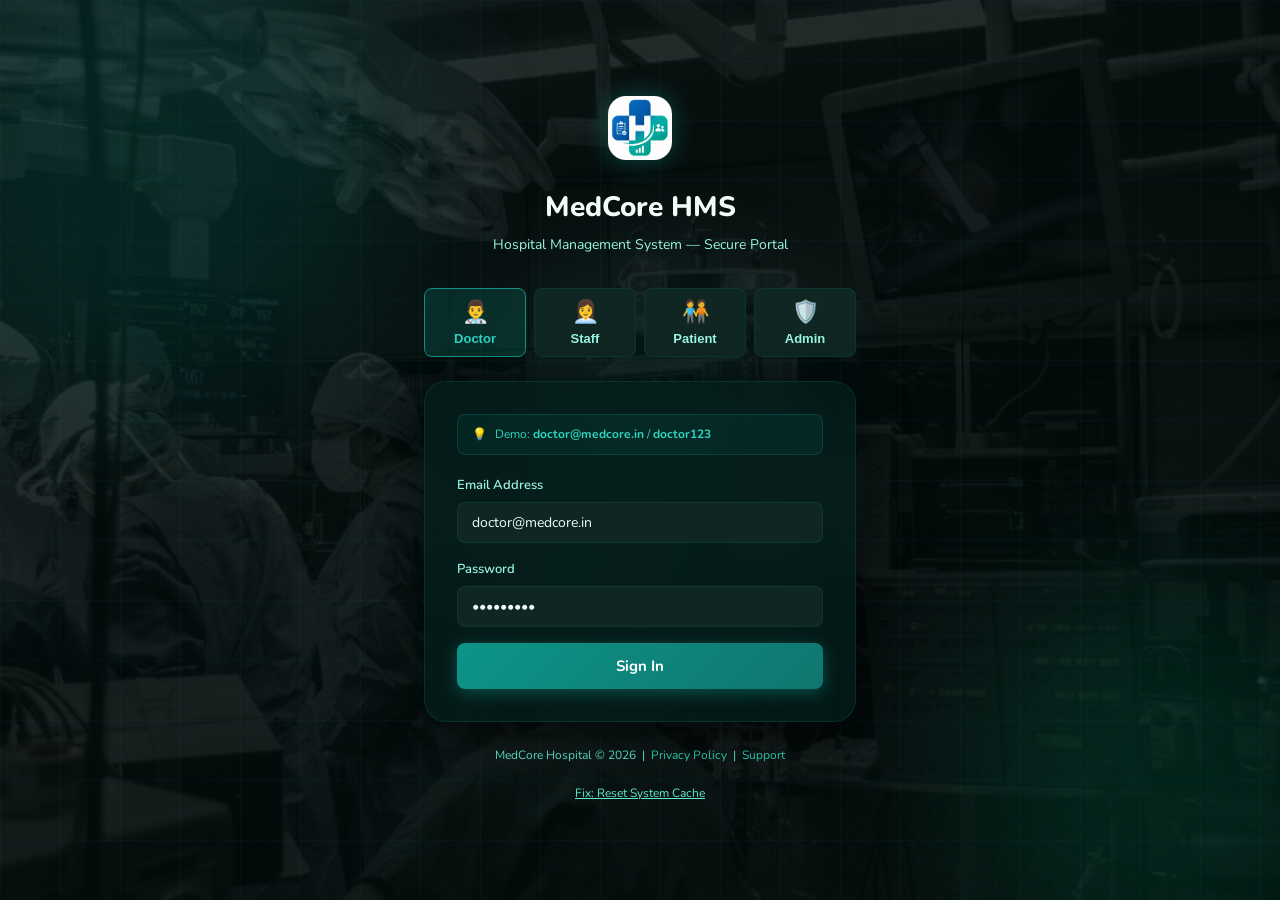
==== admin.html @ 2632d04f "Add files via upload" ====
<!DOCTYPE html>
<html lang="en">
<head>
<meta charset="UTF-8"/>
<meta name="viewport" content="width=device-width,initial-scale=1.0"/>
<title>MedCore HMS — Admin Portal</title>
<link rel="preconnect" href="https://fonts.googleapis.com"/>
<link rel="preconnect" href="https://fonts.gstatic.com" crossorigin/>
<link href="https://fonts.googleapis.com/css2?family=Inter:wght@300;400;500;600;700;800&family=DM+Sans:wght@400;500;600;700&display=swap" rel="stylesheet"/>
<link rel="stylesheet" href="css/main.css"/>
<link rel="stylesheet" href="css/staff.css"/>
</head>
<body>
<script>
window.addEventListener('error', function(e) {
  alert("CRITICAL ERROR: " + e.message + " at " + e.filename + ":" + e.lineno);
});
if(localStorage.getItem('theme') === 'light') document.body.classList.add('light-theme');
</script>
<div class="app-layout">
  <aside class="sidebar" id="sidebar">
    <div class="sidebar-logo">
      <div class="logo-icon"></div>
      <div><div class="logo-text">MedCore</div><div class="logo-sub">Admin Portal</div></div>
    </div>
    <nav class="sidebar-nav">
      <div class="nav-section-label">Management</div>
      <button class="nav-item active" onclick="showPage('dashboard')" id="nav-dashboard"><span class="nav-icon">🏠</span>Dashboard</button>
      <button class="nav-item" onclick="showPage('doctors')" id="nav-doctors"><span class="nav-icon">👨‍⚕️</span>Manage Doctors</button>
      <button class="nav-item" onclick="showPage('staff')" id="nav-staff"><span class="nav-icon">👩‍💼</span>Manage Staff</button>
    </nav>
    <div class="sidebar-footer">
      <div class="user-card" id="userCard">
        <div class="user-avatar" id="userAvatar">AD</div>
        <div><div class="user-name" id="userName">Admin</div><div class="user-role" id="userRole">System Admin</div></div>
      </div>
      <button class="btn btn-secondary btn-sm" style="width:100%;margin-top:8px;" onclick="logout()">🚪 Logout</button>
      <button class="btn btn-sm" style="width:100%;margin-top:8px;background:#ff4d4f;color:white;border:none;" onclick="emergencyReset()">⚠️ Emergency Reset</button>
    </div>
  </aside>

  <div class="main-content">
    <header class="topbar">
      <button class="icon-btn" id="menuBtn" onclick="toggleSidebar()" style="display:none">☰</button>
      <h2 class="topbar-title" id="pageTitle">Dashboard</h2>
      <div class="topbar-search"><span>🔍</span><input type="text" id="globalSearch" placeholder="Search..."/></div>
      <button class="btn btn-sm" style="background:#ff4d4f;color:white;border:none;margin-right:12px;font-weight:600" onclick="logout()">Logout / Go Back</button>
      <div class="icon-btn" title="Notifications">🔔<span class="badge">1</span></div>
      <div class="icon-btn" title="Theme" onclick="toggleTheme()">🌙</div>
    </header>
    <div class="page-content animate-fadeIn" id="pageContent"></div>
  </div>
</div>

<!-- User Modal -->
<div class="modal-overlay" id="addUserModal">
  <div class="modal" style="max-width:500px;">
    <div class="modal-header">
      <h3 class="modal-title" id="userModalTitle">Add New User</h3>
      <button class="modal-close" onclick="closeModal('addUserModal')">✕</button>
    </div>
    <div class="modal-body">
      <input type="hidden" id="auRole" />
      <input type="hidden" id="auId" />
      <div class="form-group"><label class="form-label">Full Name *</label><input class="form-control" id="auName" placeholder="e.g. Dr. John Doe"/></div>
      <div class="form-group"><label class="form-label">Email Address *</label><input class="form-control" id="auEmail" type="email" placeholder="email@medcore.in"/></div>
      <div class="form-group"><label class="form-label">Password</label><input class="form-control" id="auPass" type="password" placeholder="Leave blank to keep current password (if editing)"/></div>
      
      <div id="auDocFields" style="display:none">
        <div class="form-group">
          <label class="form-label">Specialty</label>
          <input class="form-control" id="auSpecialty" placeholder="e.g. Cardiology, Pediatrics"/>
        </div>
      </div>
      
      <div id="auStaffFields" style="display:none">
        <div class="form-group">
          <label class="form-label">Job Role</label>
          <select class="form-control" id="auSubRole">
            <option value="Nurse">Nurse</option>
            <option value="Receptionist">Receptionist</option>
            <option value="Pharmacist">Pharmacist</option>
            <option value="Lab Tech">Lab Tech</option>
            <option value="Billing Clerk">Billing Clerk</option>
            <option value="General Staff">General Staff</option>
          </select>
        </div>
      </div>

      <div style="display:flex;gap:12px;justify-content:flex-end;margin-top:12px">
        <button class="btn btn-secondary" onclick="closeModal('addUserModal')">Cancel</button>
        <button class="btn btn-primary" onclick="saveUser()">👤 Save User</button>
      </div>
    </div>
  </div>
</div>

<div id="toastContainer" class="toast-container"></div>

<script src="js/data.js?v=4"></script>
<script src="js/admin.js?v=4"></script>
</body>
</html>
---- css/main.css ----
@import url('https://fonts.googleapis.com/css2?family=Nunito:wght@300;400;500;600;700;800;900&family=JetBrains+Mono:wght@400;500&display=swap');

:root {
  --primary: #0d9488;       /* teal-600 */
  --primary-light: #2dd4bf; /* teal-400 */
  --primary-dark: #0f766e;  /* teal-700 */
  --secondary: #059669;     /* emerald-600 */
  --secondary-light: #34d399;
  --success: #22c55e;
  --warning: #eab308;
  --danger: #f43f5e;
  --info: #38bdf8;

  --bg: #050f0e;
  --bg-2: #091a18;
  --bg-3: #0f2622;
  --card: rgba(10, 30, 28, 0.85);
  --card-border: rgba(13,148,136,0.15);
  --sidebar: rgba(5, 15, 14, 0.97);

  --text: #f0fdfa;
  --text-2: #99f6e4;
  --text-3: #5eead4;

  --radius: 14px;
  --radius-lg: 22px;
  --radius-sm: 8px;
  --shadow: 0 4px 24px rgba(0,0,0,0.5);
  --shadow-lg: 0 8px 48px rgba(0,0,0,0.7);
  --glow: 0 0 24px rgba(13,148,136,0.45);
  --transition: all 0.2s cubic-bezier(0.4,0,0.2,1);
}

.light-theme {
  --bg: #f8fafc;
  --bg-2: #ffffff;
  --bg-3: #f1f5f9;
  --card: rgba(255, 255, 255, 0.9);
  --card-border: rgba(13, 148, 136, 0.2);
  --sidebar: rgba(255, 255, 255, 0.95);

  --text: #0f172a;
  --text-2: #334155;
  --text-3: #64748b;

  --shadow: 0 4px 20px rgba(0, 0, 0, 0.08);
  --shadow-lg: 0 8px 30px rgba(0, 0, 0, 0.12);
  --glow: 0 0 24px rgba(13, 148, 136, 0.3);
}

/* ── Light theme overrides for hardcoded dark elements ── */
.light-theme .topbar { background: rgba(255,255,255,0.85); border-bottom-color: rgba(13,148,136,0.15); }
.light-theme .sidebar { background: rgba(255,255,255,0.97); border-right-color: rgba(13,148,136,0.12); }
.light-theme .topbar-search { background: #e2e8f0; border-color: rgba(13,148,136,0.15); }
.light-theme .topbar-search input { color: #0f172a; }
.light-theme .topbar-search input::placeholder { color: #94a3b8; }
.light-theme .icon-btn { background: #e2e8f0; border-color: rgba(13,148,136,0.15); color: #334155; }
.light-theme .icon-btn:hover { background: rgba(13,148,136,0.12); }
.light-theme .user-card:hover { background: rgba(0,0,0,0.04); }
.light-theme .table th { background: rgba(0,0,0,0.03); }
.light-theme .table td { border-bottom-color: rgba(0,0,0,0.06); }
.light-theme .table tbody tr:hover { background: rgba(13,148,136,0.06); }
.light-theme .modal { background: #ffffff; border-color: rgba(13,148,136,0.15); }
.light-theme .toast { background: #ffffff; border-color: rgba(13,148,136,0.15); }
.light-theme ::-webkit-scrollbar-track { background: #f1f5f9; }
.light-theme ::-webkit-scrollbar-thumb { background: #cbd5e1; }

*, *::before, *::after { box-sizing: border-box; margin: 0; padding: 0; }

html { scroll-behavior: smooth; }

body {
  font-family: 'Nunito', sans-serif;
  background: linear-gradient(rgba(5,15,14,0.88), rgba(5,15,14,0.96)), url('../images/portal_bg.png') center/cover fixed no-repeat;
  color: var(--text);
  min-height: 100vh;
  line-height: 1.6;
  -webkit-font-smoothing: antialiased;
}
body.light-theme {
  background: linear-gradient(rgba(248, 250, 252, 0.88), rgba(248, 250, 252, 0.95)), url('../images/portal_bg.png') center/cover fixed no-repeat;
}

/* Scrollbar */
::-webkit-scrollbar { width: 6px; height: 6px; }
::-webkit-scrollbar-track { background: var(--bg-2); }
::-webkit-scrollbar-thumb { background: var(--bg-3); border-radius: 3px; }
::-webkit-scrollbar-thumb:hover { background: var(--primary); }

/* Layout */
.app-layout { display: flex; min-height: 100vh; }

.sidebar {
  width: 260px;
  min-height: 100vh;
  background: var(--sidebar);
  border-right: 1px solid var(--card-border);
  backdrop-filter: blur(20px);
  display: flex;
  flex-direction: column;
  position: fixed;
  top: 0; left: 0; bottom: 0;
  z-index: 100;
  transition: var(--transition);
}

.sidebar-logo {
  padding: 24px 20px;
  display: flex;
  align-items: center;
  gap: 12px;
  border-bottom: 1px solid var(--card-border);
}

.sidebar-logo .logo-icon {
  width: 40px; height: 40px;
  background: url('../images/logo.jpg') center/cover no-repeat;
  border-radius: 12px;
  display: flex;
  align-items: center;
  justify-content: center;
  box-shadow: var(--glow);
}

.sidebar-logo .logo-text { font-size: 16px; font-weight: 700; color: var(--text); }
.sidebar-logo .logo-sub { font-size: 11px; color: var(--text-2); font-weight: 400; }

.sidebar-nav { flex: 1; padding: 16px 12px; overflow-y: auto; }

.nav-section-label {
  font-size: 10px;
  font-weight: 600;
  color: var(--text-3);
  text-transform: uppercase;
  letter-spacing: 0.08em;
  padding: 12px 8px 6px;
}

.nav-item {
  display: flex;
  align-items: center;
  gap: 12px;
  padding: 10px 12px;
  border-radius: var(--radius-sm);
  cursor: pointer;
  color: var(--text-2);
  font-size: 14px;
  font-weight: 500;
  transition: var(--transition);
  margin-bottom: 2px;
  border: none;
  background: none;
  width: 100%;
  text-align: left;
  text-decoration: none;
}

.nav-item:hover { background: rgba(13,148,136,0.12); color: var(--text); }
.nav-item.active { background: rgba(13,148,136,0.22); color: var(--primary-light); }
.nav-item.active .nav-icon { color: var(--primary); }

.nav-icon { font-size: 18px; width: 20px; text-align: center; flex-shrink: 0; }
.nav-badge {
  margin-left: auto;
  background: var(--danger);
  color: #fff;
  font-size: 10px;
  font-weight: 700;
  padding: 2px 6px;
  border-radius: 10px;
  min-width: 18px;
  text-align: center;
}

.sidebar-footer {
  padding: 16px 12px;
  border-top: 1px solid var(--card-border);
}

.user-card {
  display: flex;
  align-items: center;
  gap: 10px;
  padding: 10px;
  border-radius: var(--radius-sm);
  cursor: pointer;
  transition: var(--transition);
}
.user-card:hover { background: rgba(255,255,255,0.05); }
.user-avatar {
  width: 36px; height: 36px;
  border-radius: 50%;
  background: linear-gradient(135deg, var(--primary), var(--secondary));
  display: flex; align-items: center; justify-content: center;
  font-size: 14px; font-weight: 700; color: #fff;
  flex-shrink: 0;
}
.user-name { font-size: 13px; font-weight: 600; color: var(--text); }
.user-role { font-size: 11px; color: var(--text-2); }

/* Main Content */
.main-content {
  flex: 1;
  margin-left: 260px;
  min-height: 100vh;
  display: flex;
  flex-direction: column;
}

.topbar {
  height: 64px;
  background: rgba(5,15,14,0.85);
  backdrop-filter: blur(20px);
  border-bottom: 1px solid var(--card-border);
  display: flex;
  align-items: center;
  padding: 0 24px;
  gap: 16px;
  position: sticky;
  top: 0;
  z-index: 50;
}

.topbar-title { font-size: 18px; font-weight: 700; flex: 1; }
.topbar-search {
  display: flex;
  align-items: center;
  gap: 8px;
  background: var(--bg-3);
  border: 1px solid var(--card-border);
  border-radius: var(--radius-sm);
  padding: 8px 14px;
  flex: 0 0 280px;
}
.topbar-search input {
  background: none;
  border: none;
  outline: none;
  color: var(--text);
  font-size: 14px;
  width: 100%;
  font-family: inherit;
}
.topbar-search input::placeholder { color: var(--text-3); }

.icon-btn {
  width: 38px; height: 38px;
  border-radius: var(--radius-sm);
  background: var(--bg-3);
  border: 1px solid var(--card-border);
  display: flex; align-items: center; justify-content: center;
  cursor: pointer;
  transition: var(--transition);
  font-size: 16px;
  color: var(--text-2);
  position: relative;
}
.icon-btn:hover { background: rgba(13,148,136,0.18); color: var(--primary-light); border-color: var(--primary); }
.icon-btn .badge {
  position: absolute;
  top: -4px; right: -4px;
  width: 16px; height: 16px;
  background: var(--danger);
  border-radius: 50%;
  font-size: 9px;
  font-weight: 700;
  color: #fff;
  display: flex; align-items: center; justify-content: center;
  border: 2px solid var(--bg);
}

.page-content { padding: 24px; flex: 1; }

/* Cards */
.card {
  background: var(--card);
  border: 1px solid var(--card-border);
  border-radius: var(--radius);
  backdrop-filter: blur(12px);
  transition: var(--transition);
}
.card:hover { border-color: rgba(13,148,136,0.35); }
.card-header {
  display: flex;
  align-items: center;
  justify-content: space-between;
  padding: 18px 20px 0;
}
.card-title { font-size: 15px; font-weight: 700; color: var(--text); }
.card-body { padding: 16px 20px 20px; }

/* KPI Cards */
.kpi-grid { display: grid; grid-template-columns: repeat(auto-fit, minmax(200px, 1fr)); gap: 16px; margin-bottom: 24px; }
.kpi-card {
  background: var(--card);
  border: 1px solid var(--card-border);
  border-radius: var(--radius);
  padding: 20px;
  display: flex;
  flex-direction: column;
  gap: 12px;
  transition: var(--transition);
  cursor: default;
  position: relative;
  overflow: hidden;
}
.kpi-card::before {
  content: '';
  position: absolute;
  top: 0; left: 0; right: 0;
  height: 3px;
  background: linear-gradient(90deg, var(--kpi-color, var(--primary)), transparent);
}
.kpi-card:hover { transform: translateY(-2px); box-shadow: var(--shadow); border-color: rgba(13,148,136,0.35); }
.kpi-top { display: flex; align-items: flex-start; justify-content: space-between; }
.kpi-icon {
  width: 44px; height: 44px;
  border-radius: var(--radius-sm);
  background: rgba(var(--kpi-rgb, 99,102,241),0.15);
  display: flex; align-items: center; justify-content: center;
  font-size: 20px;
}
.kpi-value { font-size: 28px; font-weight: 800; color: var(--text); line-height: 1; }
.kpi-label { font-size: 13px; color: var(--text-2); font-weight: 500; }
.kpi-change { font-size: 12px; font-weight: 600; }
.kpi-change.up { color: var(--success); }
.kpi-change.down { color: var(--danger); }

/* Badges */
.badge {
  display: inline-flex;
  align-items: center;
  gap: 4px;
  padding: 3px 10px;
  border-radius: 20px;
  font-size: 11px;
  font-weight: 600;
  text-transform: uppercase;
  letter-spacing: 0.03em;
}
.badge-success { background: rgba(16,185,129,0.15); color: var(--success); border: 1px solid rgba(16,185,129,0.3); }
.badge-warning { background: rgba(245,158,11,0.15); color: var(--warning); border: 1px solid rgba(245,158,11,0.3); }
.badge-danger { background: rgba(239,68,68,0.15); color: var(--danger); border: 1px solid rgba(239,68,68,0.3); }
.badge-info { background: rgba(59,130,246,0.15); color: var(--info); border: 1px solid rgba(59,130,246,0.3); }
.badge-primary { background: rgba(13,148,136,0.15); color: var(--primary-light); border: 1px solid rgba(13,148,136,0.35); }
.badge-secondary { background: rgba(5,150,105,0.15); color: var(--secondary-light); border: 1px solid rgba(5,150,105,0.3); }

/* Buttons */
.btn {
  display: inline-flex;
  align-items: center;
  gap: 8px;
  padding: 9px 18px;
  border-radius: var(--radius-sm);
  font-size: 14px;
  font-weight: 600;
  cursor: pointer;
  border: none;
  transition: var(--transition);
  font-family: inherit;
  text-decoration: none;
  white-space: nowrap;
}
.btn:hover { transform: translateY(-1px); }
.btn:active { transform: translateY(0); }
.btn-primary { background: linear-gradient(135deg, var(--primary), var(--primary-dark)); color: #fff; box-shadow: 0 4px 12px rgba(13,148,136,0.4); }
.btn-primary:hover { box-shadow: 0 6px 20px rgba(13,148,136,0.6); }
.btn-secondary { background: var(--bg-3); color: var(--text); border: 1px solid var(--card-border); }
.btn-secondary:hover { border-color: var(--primary); color: var(--primary-light); }
.btn-success { background: linear-gradient(135deg, var(--success), #059669); color: #fff; }
.btn-danger { background: linear-gradient(135deg, var(--danger), #dc2626); color: #fff; }
.btn-warning { background: linear-gradient(135deg, var(--warning), #d97706); color: #fff; }
.btn-sm { padding: 6px 12px; font-size: 12px; }
.btn-lg { padding: 12px 24px; font-size: 16px; }
.btn-icon { width: 36px; height: 36px; padding: 0; border-radius: var(--radius-sm); display: flex; align-items: center; justify-content: center; }

/* Forms */
.form-group { display: flex; flex-direction: column; gap: 6px; margin-bottom: 16px; }
.form-label { font-size: 13px; font-weight: 600; color: var(--text-2); }
.form-control {
  background: var(--bg-3);
  border: 1px solid var(--card-border);
  border-radius: var(--radius-sm);
  padding: 10px 14px;
  color: var(--text);
  font-size: 14px;
  font-family: inherit;
  transition: var(--transition);
  outline: none;
  width: 100%;
}
.form-control:focus { border-color: var(--primary); box-shadow: 0 0 0 3px rgba(13,148,136,0.18); }
.form-control::placeholder { color: var(--text-3); }
select.form-control { cursor: pointer; }

/* Tables */
.table-wrapper { overflow-x: auto; border-radius: var(--radius); }
.table { width: 100%; border-collapse: collapse; font-size: 14px; }
.table th {
  padding: 12px 16px;
  background: rgba(255,255,255,0.03);
  color: var(--text-2);
  font-size: 11px;
  font-weight: 700;
  text-transform: uppercase;
  letter-spacing: 0.06em;
  text-align: left;
  border-bottom: 1px solid var(--card-border);
  white-space: nowrap;
}
.table td {
  padding: 13px 16px;
  border-bottom: 1px solid rgba(255,255,255,0.04);
  color: var(--text);
  vertical-align: middle;
}
.table tr:last-child td { border-bottom: none; }
.table tbody tr { transition: var(--transition); }
.table tbody tr:hover { background: rgba(13,148,136,0.06); }
.table-avatar {
  display: flex; align-items: center; gap: 10px;
}

.table-avatar .avatar {
  width: 32px; height: 32px;
  border-radius: 50%;
  background: linear-gradient(135deg, var(--primary), var(--secondary));
  display: flex; align-items: center; justify-content: center;
  font-size: 12px; font-weight: 700; color: #fff;
  flex-shrink: 0;
}
.table-avatar .info .name { font-weight: 600; font-size: 14px; }
.table-avatar .info .sub { font-size: 12px; color: var(--text-2); }

/* Modal */
.modal-overlay {
  position: fixed;
  inset: 0;
  background: rgba(0,0,0,0.7);
  backdrop-filter: blur(6px);
  z-index: 1000;
  display: flex;
  align-items: center;
  justify-content: center;
  padding: 20px;
  opacity: 0;
  visibility: hidden;
  transition: var(--transition);
}
.modal-overlay.active { opacity: 1; visibility: visible; }
.modal {
  background: var(--bg-2);
  border: 1px solid var(--card-border);
  border-radius: var(--radius-lg);
  max-width: 560px;
  width: 100%;
  max-height: 90vh;
  overflow-y: auto;
  transform: scale(0.95) translateY(20px);
  transition: var(--transition);
  box-shadow: var(--shadow-lg);
}
.modal-overlay.active .modal { transform: scale(1) translateY(0); }
.modal-header {
  display: flex;
  align-items: center;
  justify-content: space-between;
  padding: 20px 24px 0;
}
.modal-title { font-size: 18px; font-weight: 700; }
.modal-close {
  width: 32px; height: 32px;
  border-radius: 8px;
  border: none;
  background: var(--bg-3);
  color: var(--text-2);
  cursor: pointer;
  display: flex; align-items: center; justify-content: center;
  font-size: 18px;
  transition: var(--transition);
}
.modal-close:hover { background: var(--danger); color: #fff; }
.modal-body { padding: 20px 24px 24px; }

/* Grid helpers */
.grid-2 { display: grid; grid-template-columns: 1fr 1fr; gap: 16px; }
.grid-3 { display: grid; grid-template-columns: repeat(3, 1fr); gap: 16px; }
.flex { display: flex; }
.flex-center { display: flex; align-items: center; justify-content: center; }
.flex-between { display: flex; align-items: center; justify-content: space-between; }
.gap-8 { gap: 8px; }
.gap-12 { gap: 12px; }
.gap-16 { gap: 16px; }
.mt-16 { margin-top: 16px; }
.mt-24 { margin-top: 24px; }
.mb-16 { margin-bottom: 16px; }
.mb-24 { margin-bottom: 24px; }

/* Tabs */
.tabs { display: flex; gap: 4px; background: var(--bg-3); border-radius: var(--radius-sm); padding: 4px; margin-bottom: 20px; }
.tab-btn {
  flex: 1;
  padding: 8px 16px;
  border: none;
  border-radius: 6px;
  background: none;
  color: var(--text-2);
  font-size: 13px;
  font-weight: 600;
  cursor: pointer;
  transition: var(--transition);
  font-family: inherit;
  text-align: center;
}
.tab-btn.active { background: var(--primary); color: #fff; box-shadow: 0 2px 8px rgba(13,148,136,0.4); }
.tab-btn:hover:not(.active) { color: var(--text); }
.tab-panel { display: none; }
.tab-panel.active { display: block; }

/* Timeline */
.timeline { display: flex; flex-direction: column; gap: 0; }
.timeline-item { display: flex; gap: 16px; padding-bottom: 24px; position: relative; }
.timeline-item:last-child { padding-bottom: 0; }
.timeline-item:not(:last-child)::after {
  content: '';
  position: absolute;
  left: 17px;
  top: 36px;
  bottom: 0;
  width: 2px;
  background: var(--card-border);
}
.timeline-dot {
  width: 36px; height: 36px;
  border-radius: 50%;
  flex-shrink: 0;
  display: flex; align-items: center; justify-content: center;
  font-size: 14px;
  border: 2px solid var(--card-border);
  background: var(--bg-2);
  position: relative;
  z-index: 1;
}
.timeline-content { flex: 1; padding-top: 4px; }
.timeline-date { font-size: 11px; color: var(--text-3); margin-bottom: 4px; }
.timeline-title { font-size: 14px; font-weight: 600; margin-bottom: 2px; }
.timeline-sub { font-size: 13px; color: var(--text-2); }

/* Stat pill */
.stat-pill {
  display: inline-flex;
  align-items: center;
  gap: 6px;
  padding: 6px 12px;
  border-radius: 20px;
  background: var(--bg-3);
  font-size: 13px;
  font-weight: 600;
  color: var(--text-2);
}

/* Progress bar */
.progress { background: var(--bg-3); border-radius: 4px; height: 6px; overflow: hidden; }
.progress-bar { height: 100%; border-radius: 4px; background: linear-gradient(90deg, var(--primary), var(--secondary)); transition: width 0.6s ease; }

/* Empty state */
.empty-state { text-align: center; padding: 48px 24px; color: var(--text-2); }
.empty-state .icon { font-size: 48px; margin-bottom: 16px; opacity: 0.5; }
.empty-state h3 { font-size: 18px; font-weight: 700; color: var(--text); margin-bottom: 8px; }

/* Toast */
.toast-container { position: fixed; bottom: 24px; right: 24px; z-index: 2000; display: flex; flex-direction: column; gap: 8px; }
.toast {
  background: var(--bg-2);
  border: 1px solid var(--card-border);
  border-radius: var(--radius-sm);
  padding: 12px 16px;
  display: flex;
  align-items: center;
  gap: 10px;
  font-size: 14px;
  font-weight: 500;
  min-width: 280px;
  box-shadow: var(--shadow);
  animation: slideInRight 0.3s ease;
}
.toast.success { border-left: 3px solid var(--success); }
.toast.error { border-left: 3px solid var(--danger); }
.toast.info { border-left: 3px solid var(--info); }

/* Animations */
@keyframes fadeIn { from { opacity:0; } to { opacity:1; } }
@keyframes slideUp { from { opacity:0; transform:translateY(20px); } to { opacity:1; transform:translateY(0); } }
@keyframes slideInRight { from { opacity:0; transform:translateX(30px); } to { opacity:1; transform:translateX(0); } }
@keyframes pulse { 0%,100% { opacity:1; } 50% { opacity:0.5; } }
@keyframes spin { to { transform:rotate(360deg); } }
@keyframes glow { 0%,100% { box-shadow: var(--glow); } 50% { box-shadow: 0 0 40px rgba(13,148,136,0.6); } }

.animate-fadeIn { animation: fadeIn 0.4s ease; }
.animate-slideUp { animation: slideUp 0.4s ease; }
.animate-pulse { animation: pulse 2s infinite; }

/* Responsive */
@media (max-width: 1024px) {
  .sidebar { transform: translateX(-260px); }
  .sidebar.open { transform: translateX(0); }
  .main-content { margin-left: 0; }
}
@media (max-width: 768px) {
  .kpi-grid { grid-template-columns: 1fr 1fr; }
  .grid-2, .grid-3 { grid-template-columns: 1fr; }
  .page-content { padding: 16px; }
}
@media (max-width: 480px) {
  .kpi-grid { grid-template-columns: 1fr; }
  .topbar-search { display: none; }
}
---- css/staff.css ----
/* Staff Portal Specific Styles */

/* Bed grid */
.bed-grid { display:grid; grid-template-columns:repeat(auto-fill,minmax(110px,1fr)); gap:10px; }
.bed-cell {
  padding:14px 10px; border-radius:var(--radius-sm); text-align:center;
  border:1px solid var(--card-border); cursor:pointer; transition:var(--transition);
  font-size:13px; font-weight:600;
}
.bed-cell:hover { transform:translateY(-2px); box-shadow:var(--shadow); }
.bed-cell.available { background:rgba(16,185,129,0.12); border-color:rgba(16,185,129,0.3); color:var(--success); }
.bed-cell.occupied { background:rgba(59,130,246,0.12); border-color:rgba(59,130,246,0.3); color:var(--info); }
.bed-cell.housekeeping { background:rgba(245,158,11,0.12); border-color:rgba(245,158,11,0.3); color:var(--warning); }
.bed-id { font-weight:700; font-size:15px; margin-bottom:4px; }
.bed-status { font-size:10px; text-transform:uppercase; letter-spacing:0.06em; }

/* Inventory item row */
.inv-low { color:var(--danger); font-weight:700; }
.inv-ok { color:var(--success); }

/* Staff card */
.staff-grid { display:grid; grid-template-columns:repeat(auto-fill,minmax(260px,1fr)); gap:14px; }
.staff-card {
  background:var(--card); border:1px solid var(--card-border);
  border-radius:var(--radius); padding:18px;
  display:flex; align-items:center; gap:14px;
  transition:var(--transition); cursor:default;
}
.staff-card:hover { border-color: rgba(13,148,136,0.4); transform:translateY(-2px); box-shadow:var(--shadow); }
.staff-avatar {
  width:48px; height:48px; border-radius:50%;
  background:linear-gradient(135deg,var(--secondary),var(--primary));
  display:flex; align-items:center; justify-content:center;
  font-size:18px; font-weight:700; color:#fff; flex-shrink:0;
}
.staff-name { font-size:15px; font-weight:700; }
.staff-info { font-size:13px; color:var(--text-2); }

/* Ward section */
.ward-section { margin-bottom:24px; }
.ward-title {
  font-size:14px; font-weight:700; text-transform:uppercase;
  letter-spacing:0.06em; color:var(--text-2); margin-bottom:12px;
  padding-bottom:8px; border-bottom:1px solid var(--card-border);
}

/* Bill receipt look */
.bill-line {
  display:flex; justify-content:space-between; padding:8px 0;
  border-bottom:1px dashed rgba(255,255,255,0.06); font-size:14px;
}
.bill-line:last-child { border-bottom:none; }
.bill-total {
  display:flex; justify-content:space-between; padding:12px 0;
  font-size:16px; font-weight:800; border-top:2px solid var(--card-border);
  margin-top:8px;
}

/* Doctor availability dot */
.avail-dot {
  width:10px; height:10px; border-radius:50%; display:inline-block;
}
.avail-dot.online { background:var(--success); box-shadow:0 0 6px var(--success); }
.avail-dot.offline { background:var(--text-3); }
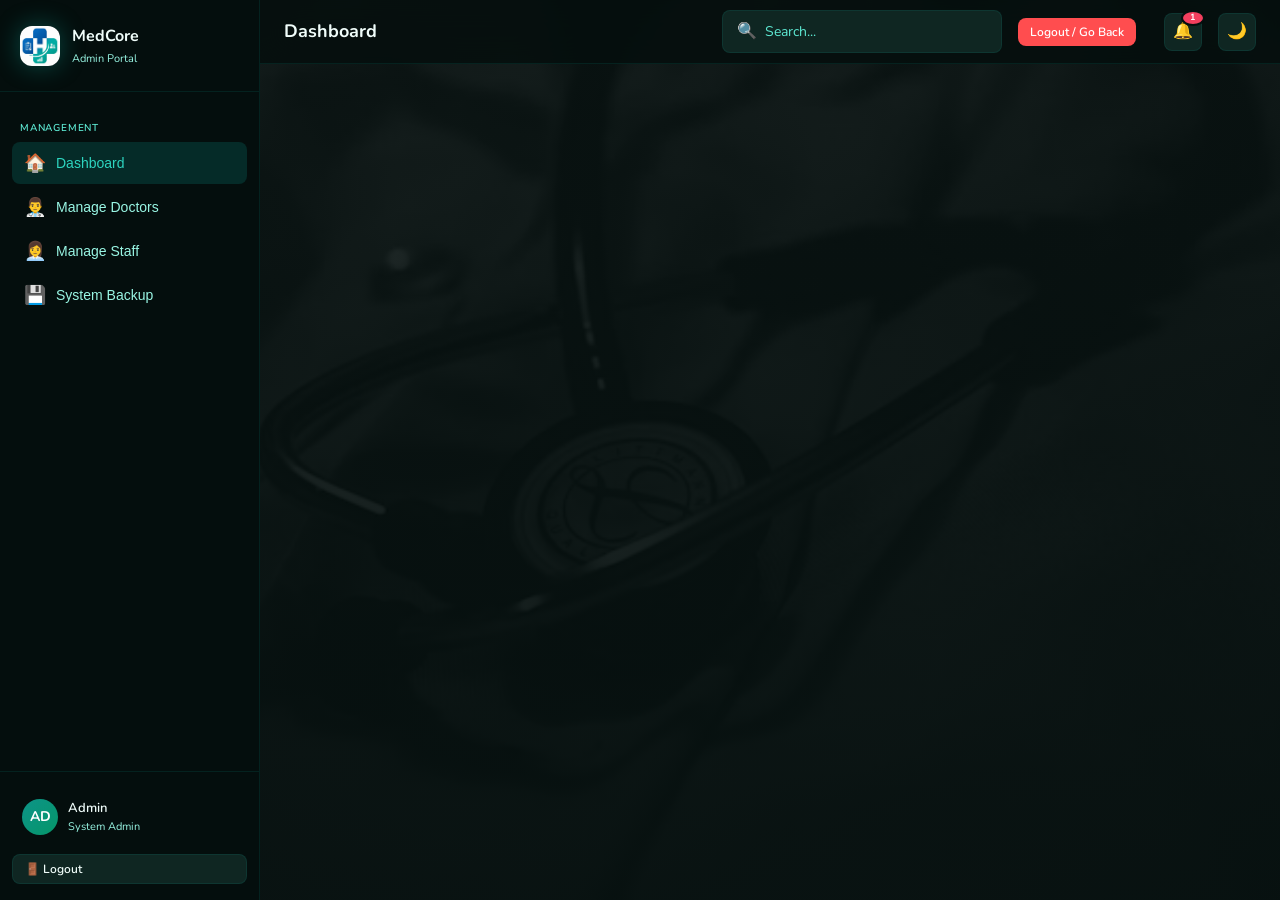
==== commit 0884bd33: "Update admin.html" ====
--- a/admin.html
+++ b/admin.html
@@ -28,6 +28,7 @@
       <button class="nav-item active" onclick="showPage('dashboard')" id="nav-dashboard"><span class="nav-icon">🏠</span>Dashboard</button>
       <button class="nav-item" onclick="showPage('doctors')" id="nav-doctors"><span class="nav-icon">👨‍⚕️</span>Manage Doctors</button>
       <button class="nav-item" onclick="showPage('staff')" id="nav-staff"><span class="nav-icon">👩‍💼</span>Manage Staff</button>
+      <button class="nav-item" onclick="showPage('backup')" id="nav-backup"><span class="nav-icon">💾</span>System Backup</button>
     </nav>
     <div class="sidebar-footer">
       <div class="user-card" id="userCard">
@@ -35,7 +36,7 @@
         <div><div class="user-name" id="userName">Admin</div><div class="user-role" id="userRole">System Admin</div></div>
       </div>
       <button class="btn btn-secondary btn-sm" style="width:100%;margin-top:8px;" onclick="logout()">🚪 Logout</button>
-      <button class="btn btn-sm" style="width:100%;margin-top:8px;background:#ff4d4f;color:white;border:none;" onclick="emergencyReset()">⚠️ Emergency Reset</button>
+
     </div>
   </aside>
 
